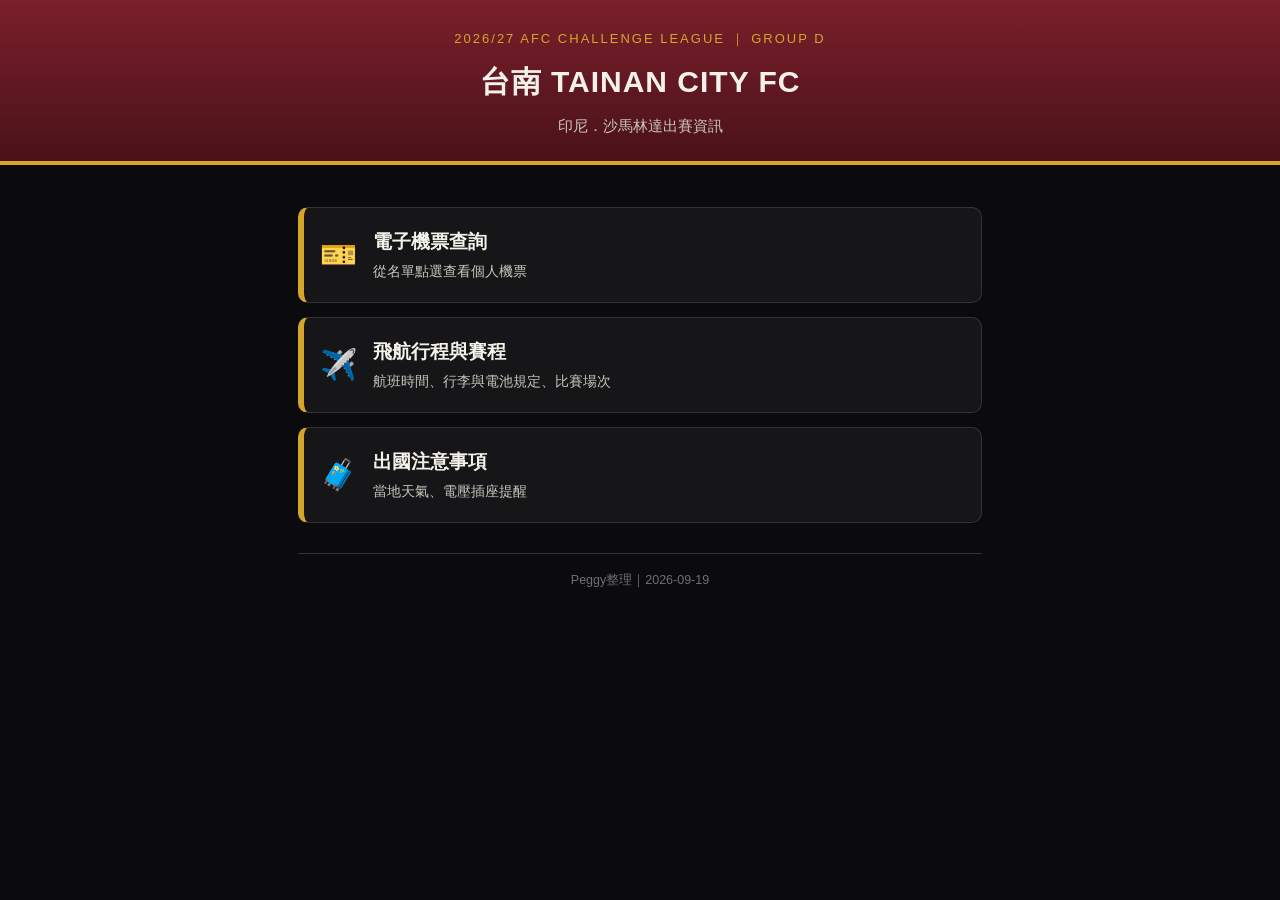
==== index.html @ 92007097 "Add files via upload" ====
<!DOCTYPE html>
<html lang="zh-Hant">
<head>
<meta charset="UTF-8">
<meta name="viewport" content="width=device-width, initial-scale=1, viewport-fit=cover">
<title>Tainan City FC｜印尼出賽資訊網</title>
<meta name="theme-color" content="#0b0b0d">
<link rel="manifest" href="manifest.json">
<link rel="apple-touch-icon" href="icons/icon-180.png">
<link rel="icon" href="icons/icon-32.png">
<link rel="stylesheet" href="styles.css">
</head>
<body>

<div class="brand-header">
  <div class="badge">2026/27 AFC CHALLENGE LEAGUE ｜ GROUP D</div>
  <h1>台南 TAINAN CITY FC</h1>
  <div class="sub">印尼．沙馬林達出賽資訊</div>
</div>

<div class="container">

  <div class="nav-grid">
    <a class="nav-card" href="tickets.html">
      <div class="icon">🎫</div>
      <div>
        <div class="label">電子機票查詢</div>
        <div class="desc">從名單點選查看個人機票</div>
      </div>
    </a>

    <a class="nav-card" href="itinerary.html">
      <div class="icon">✈️</div>
      <div>
        <div class="label">飛航行程與賽程</div>
        <div class="desc">航班時間、行李與電池規定、比賽場次</div>
      </div>
    </a>

    <a class="nav-card" href="notices.html">
      <div class="icon">🧳</div>
      <div>
        <div class="label">出國注意事項</div>
        <div class="desc">當地天氣、電壓插座提醒</div>
      </div>
    </a>
  </div>

  <div class="footer-note">
    Peggy整理｜2026-09-19
  </div>
</div>

<script>
if ('serviceWorker' in navigator) {
  window.addEventListener('load', () => {
    navigator.serviceWorker.register('sw.js').catch(()=>{});
  });
}
</script>
</body>
</html>
---- styles.css ----
:root {
  --bg: #0b0b0d;
  --bg-panel: #161618;
  --bg-panel-2: #1f1f22;
  --maroon: #7a1f2b;
  --maroon-bright: #a72638;
  --gold: #d4a72c;
  --text: #f4f1ea;
  --text-dim: #c9c5bc;
  --line: #333336;
  --success: #3f8f5f;
}

* { box-sizing: border-box; }

html, body {
  margin: 0;
  padding: 0;
  background: var(--bg);
  color: var(--text);
  font-family: "Noto Sans TC", "PingFang TC", "Microsoft JhengHei", -apple-system, BlinkMacSystemFont, sans-serif;
  font-size: 17px;
  line-height: 1.7;
  -webkit-text-size-adjust: 100%;
}

a { color: var(--gold); }

.container {
  max-width: 720px;
  margin: 0 auto;
  padding: 20px 18px 60px;
}

/* ---------- Header / Brand ---------- */
.brand-header {
  text-align: center;
  padding: 28px 16px 22px;
  background: linear-gradient(180deg, var(--maroon) 0%, #4a1219 100%);
  border-bottom: 4px solid var(--gold);
}
.brand-header .badge {
  font-size: 13px;
  letter-spacing: 2px;
  color: var(--gold);
  text-transform: uppercase;
  margin-bottom: 6px;
}
.brand-header h1 {
  font-size: 26px;
  margin: 4px 0 6px;
  font-weight: 900;
  letter-spacing: 1px;
}
.brand-header .sub {
  font-size: 15px;
  color: var(--text-dim);
}

/* ---------- Nav cards ---------- */
.nav-grid {
  display: grid;
  grid-template-columns: 1fr;
  gap: 14px;
  margin-top: 22px;
}
.nav-card {
  display: flex;
  align-items: center;
  gap: 16px;
  background: var(--bg-panel);
  border: 1px solid var(--line);
  border-left: 6px solid var(--gold);
  border-radius: 10px;
  padding: 18px 16px;
  text-decoration: none;
  color: var(--text);
  transition: background 0.15s ease;
}
.nav-card:active { background: var(--bg-panel-2); }
.nav-card .icon { font-size: 30px; flex-shrink: 0; }
.nav-card .label { font-size: 19px; font-weight: 700; }
.nav-card .desc { font-size: 14px; color: var(--text-dim); margin-top: 2px; }

/* ---------- Section titles ---------- */
.page-title {
  font-size: 22px;
  font-weight: 900;
  margin: 4px 0 4px;
  color: var(--gold);
}
.page-sub { color: var(--text-dim); font-size: 14px; margin-bottom: 18px; }

.back-link {
  display: inline-block;
  margin-bottom: 16px;
  color: var(--text-dim);
  text-decoration: none;
  font-size: 15px;
}
.back-link:before { content: "← "; }

/* ---------- Roster list ---------- */
.search-box {
  width: 100%;
  padding: 14px 14px;
  font-size: 17px;
  border-radius: 8px;
  border: 1px solid var(--line);
  background: var(--bg-panel);
  color: var(--text);
  margin-bottom: 16px;
}
.search-box::placeholder { color: #8a8a8e; }

.roster-list {
  display: flex;
  flex-direction: column;
  gap: 10px;
}
.roster-item {
  display: flex;
  justify-content: space-between;
  align-items: center;
  background: var(--bg-panel);
  border: 1px solid var(--line);
  border-radius: 10px;
  padding: 14px 16px;
  cursor: pointer;
}
.roster-item:active { background: var(--bg-panel-2); }
.roster-item .name { font-size: 18px; font-weight: 700; }
.roster-item .role { font-size: 13px; color: var(--gold); margin-bottom: 2px; }
.roster-item .arrow { color: var(--text-dim); font-size: 20px; }
.roster-item.missing { opacity: 0.55; }
.roster-item.missing .arrow { color: #8a8a8e; }

/* ---------- Ticket viewer ---------- */
.ticket-panel {
  background: var(--bg-panel);
  border: 1px solid var(--line);
  border-radius: 12px;
  padding: 22px 18px;
  text-align: center;
  margin-top: 6px;
}
.ticket-panel .name { font-size: 22px; font-weight: 900; margin-bottom: 4px; }
.ticket-panel .role { color: var(--gold); font-size: 14px; margin-bottom: 18px; }
.btn {
  display: inline-block;
  width: 100%;
  padding: 16px 14px;
  font-size: 18px;
  font-weight: 700;
  border-radius: 10px;
  border: none;
  text-decoration: none;
  margin-bottom: 12px;
  cursor: pointer;
}
.btn-primary { background: var(--gold); color: #241a05; }
.btn-secondary { background: var(--bg-panel-2); color: var(--text); border: 1px solid var(--line); }
.no-ticket-note {
  background: #3a2a10;
  border: 1px solid #6b4c17;
  color: #f0d79a;
  border-radius: 8px;
  padding: 14px;
  font-size: 15px;
}

/* ---------- Tables ---------- */
.card {
  background: var(--bg-panel);
  border: 1px solid var(--line);
  border-radius: 12px;
  padding: 16px 16px;
  margin-bottom: 18px;
}
.card h2 {
  font-size: 18px;
  color: var(--gold);
  margin: 0 0 10px;
  border-bottom: 2px solid var(--line);
  padding-bottom: 8px;
}
.flight-row {
  display: flex;
  justify-content: space-between;
  gap: 10px;
  padding: 10px 0;
  border-bottom: 1px dashed var(--line);
  font-size: 15px;
}
.flight-row:last-child { border-bottom: none; }
.flight-row .flabel { color: var(--text-dim); flex-shrink: 0; width: 92px; }
.flight-row .fval { text-align: right; flex: 1; }

table.simple {
  width: 100%;
  border-collapse: collapse;
  font-size: 14.5px;
}
table.simple th, table.simple td {
  border-bottom: 1px solid var(--line);
  padding: 8px 6px;
  text-align: left;
}
table.simple th {
  color: var(--gold);
  font-size: 13px;
  text-transform: uppercase;
}
table.simple .highlight { color: var(--gold); font-weight: 700; }

.tag {
  display: inline-block;
  background: var(--maroon);
  color: #fff;
  font-size: 12px;
  padding: 3px 9px;
  border-radius: 20px;
  margin-left: 6px;
}

ul.notice-list { margin: 0; padding-left: 20px; }
ul.notice-list li { margin-bottom: 8px; font-size: 15.5px; }

.footer-note {
  text-align: center;
  color: #6f6f74;
  font-size: 12.5px;
  margin-top: 30px;
  padding-top: 16px;
  border-top: 1px solid var(--line);
}

@media (min-width: 640px) {
  body { font-size: 18px; }
  .brand-header h1 { font-size: 30px; }
}
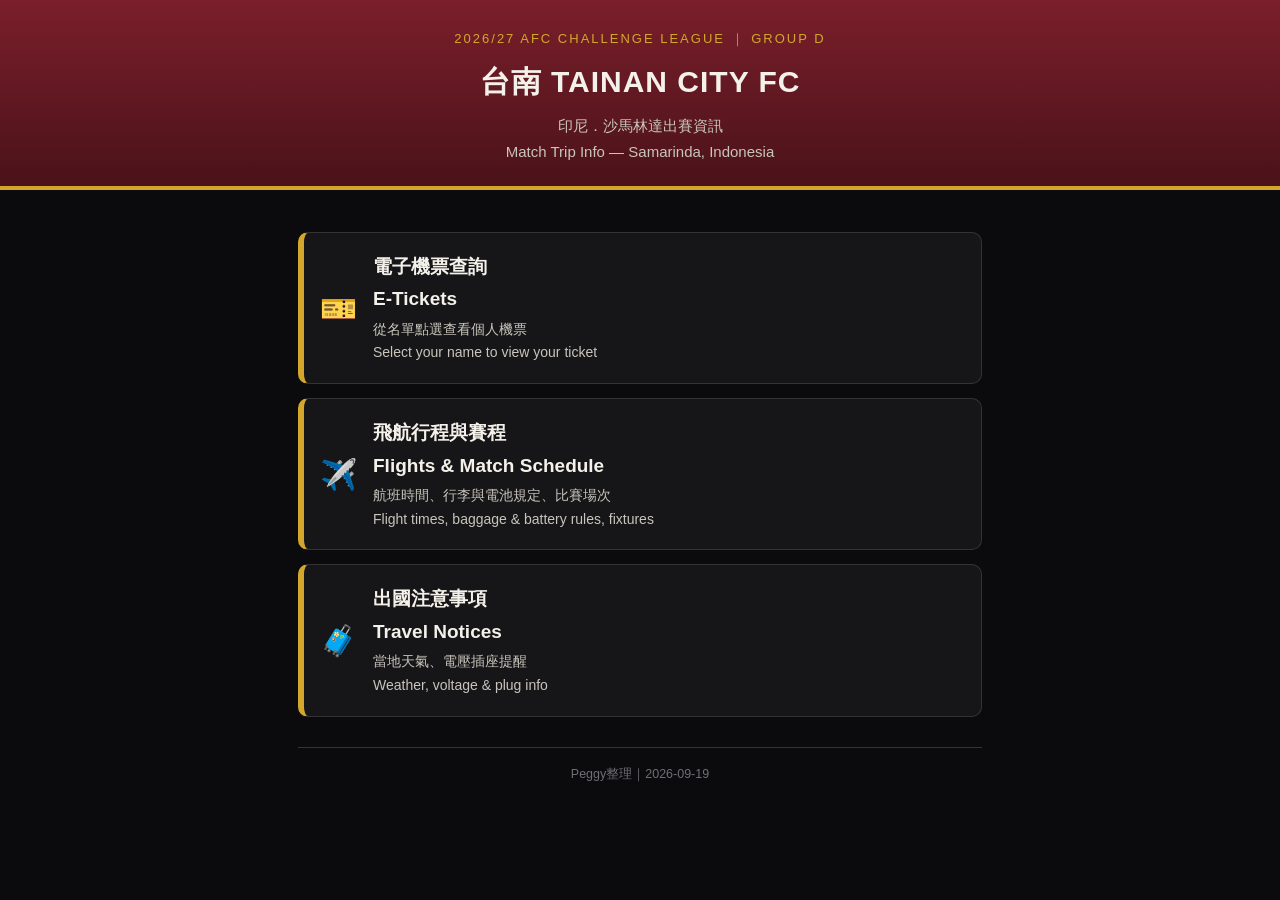
==== commit f5eb1919: "Add files via upload" ====
--- a/index.html
+++ b/index.html
@@ -3,7 +3,7 @@
 <head>
 <meta charset="UTF-8">
 <meta name="viewport" content="width=device-width, initial-scale=1, viewport-fit=cover">
-<title>Tainan City FC｜印尼出賽資訊網</title>
+<title>Tainan City FC｜印尼出賽資訊網 / Match Trip Info</title>
 <meta name="theme-color" content="#0b0b0d">
 <link rel="manifest" href="manifest.json">
 <link rel="apple-touch-icon" href="icons/icon-180.png">
@@ -15,7 +15,7 @@
 <div class="brand-header">
   <div class="badge">2026/27 AFC CHALLENGE LEAGUE ｜ GROUP D</div>
   <h1>台南 TAINAN CITY FC</h1>
-  <div class="sub">印尼．沙馬林達出賽資訊</div>
+  <div class="sub">印尼．沙馬林達出賽資訊<br>Match Trip Info — Samarinda, Indonesia</div>
 </div>
 
 <div class="container">
@@ -24,24 +24,24 @@
     <a class="nav-card" href="tickets.html">
       <div class="icon">🎫</div>
       <div>
-        <div class="label">電子機票查詢</div>
-        <div class="desc">從名單點選查看個人機票</div>
+        <div class="label">電子機票查詢<br>E-Tickets</div>
+        <div class="desc">從名單點選查看個人機票<br>Select your name to view your ticket</div>
       </div>
     </a>
 
     <a class="nav-card" href="itinerary.html">
       <div class="icon">✈️</div>
       <div>
-        <div class="label">飛航行程與賽程</div>
-        <div class="desc">航班時間、行李與電池規定、比賽場次</div>
+        <div class="label">飛航行程與賽程<br>Flights &amp; Match Schedule</div>
+        <div class="desc">航班時間、行李與電池規定、比賽場次<br>Flight times, baggage &amp; battery rules, fixtures</div>
       </div>
     </a>
 
     <a class="nav-card" href="notices.html">
       <div class="icon">🧳</div>
       <div>
-        <div class="label">出國注意事項</div>
-        <div class="desc">當地天氣、電壓插座提醒</div>
+        <div class="label">出國注意事項<br>Travel Notices</div>
+        <div class="desc">當地天氣、電壓插座提醒<br>Weather, voltage &amp; plug info</div>
       </div>
     </a>
   </div>
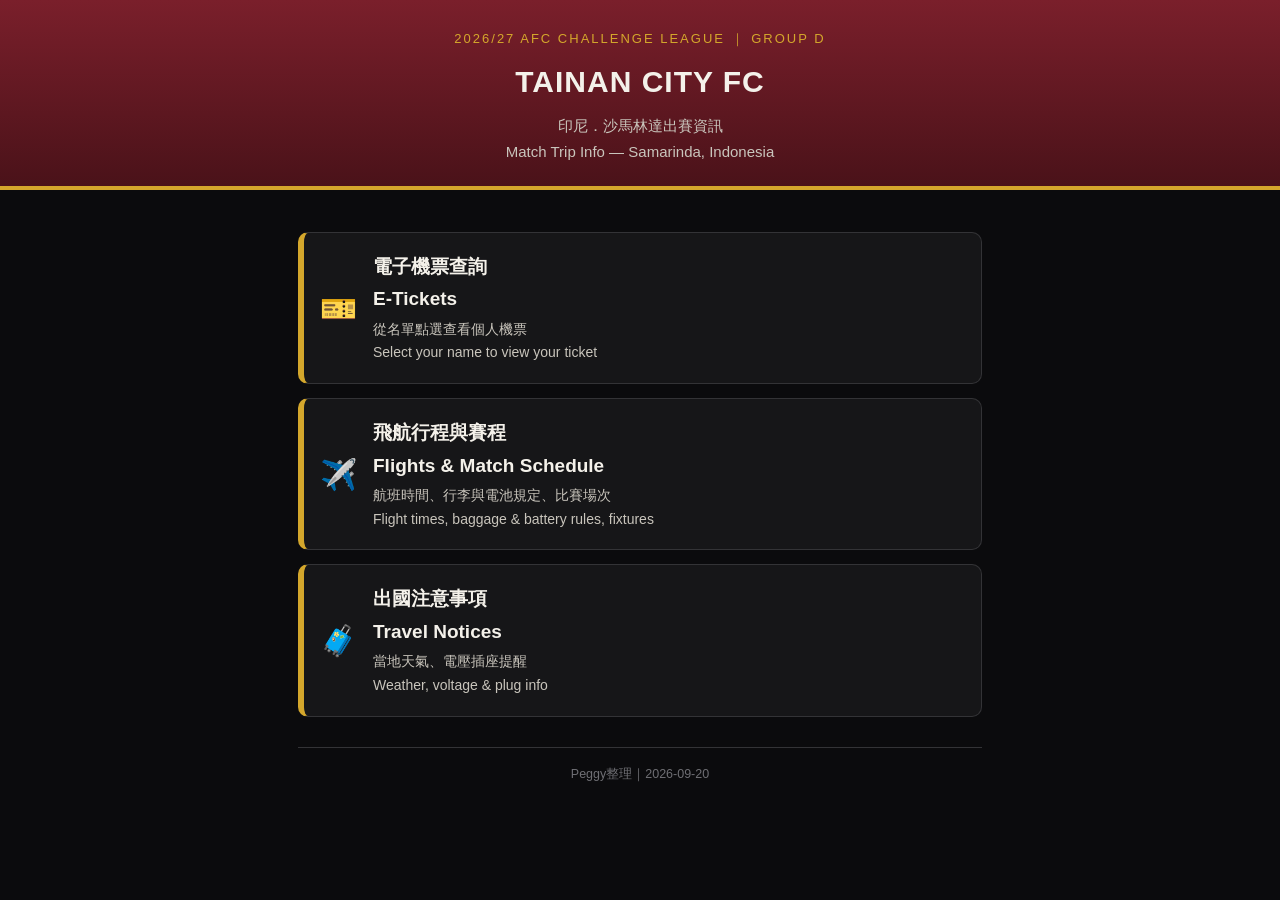
==== commit 5c56983e: "Add files via upload" ====
--- a/index.html
+++ b/index.html
@@ -14,7 +14,7 @@
 
 <div class="brand-header">
   <div class="badge">2026/27 AFC CHALLENGE LEAGUE ｜ GROUP D</div>
-  <h1>台南 TAINAN CITY FC</h1>
+  <h1>TAINAN CITY FC</h1>
   <div class="sub">印尼．沙馬林達出賽資訊<br>Match Trip Info — Samarinda, Indonesia</div>
 </div>
 
@@ -47,7 +47,7 @@
   </div>
 
   <div class="footer-note">
-    Peggy整理｜2026-09-19
+    Peggy整理｜2026-09-20
   </div>
 </div>
 
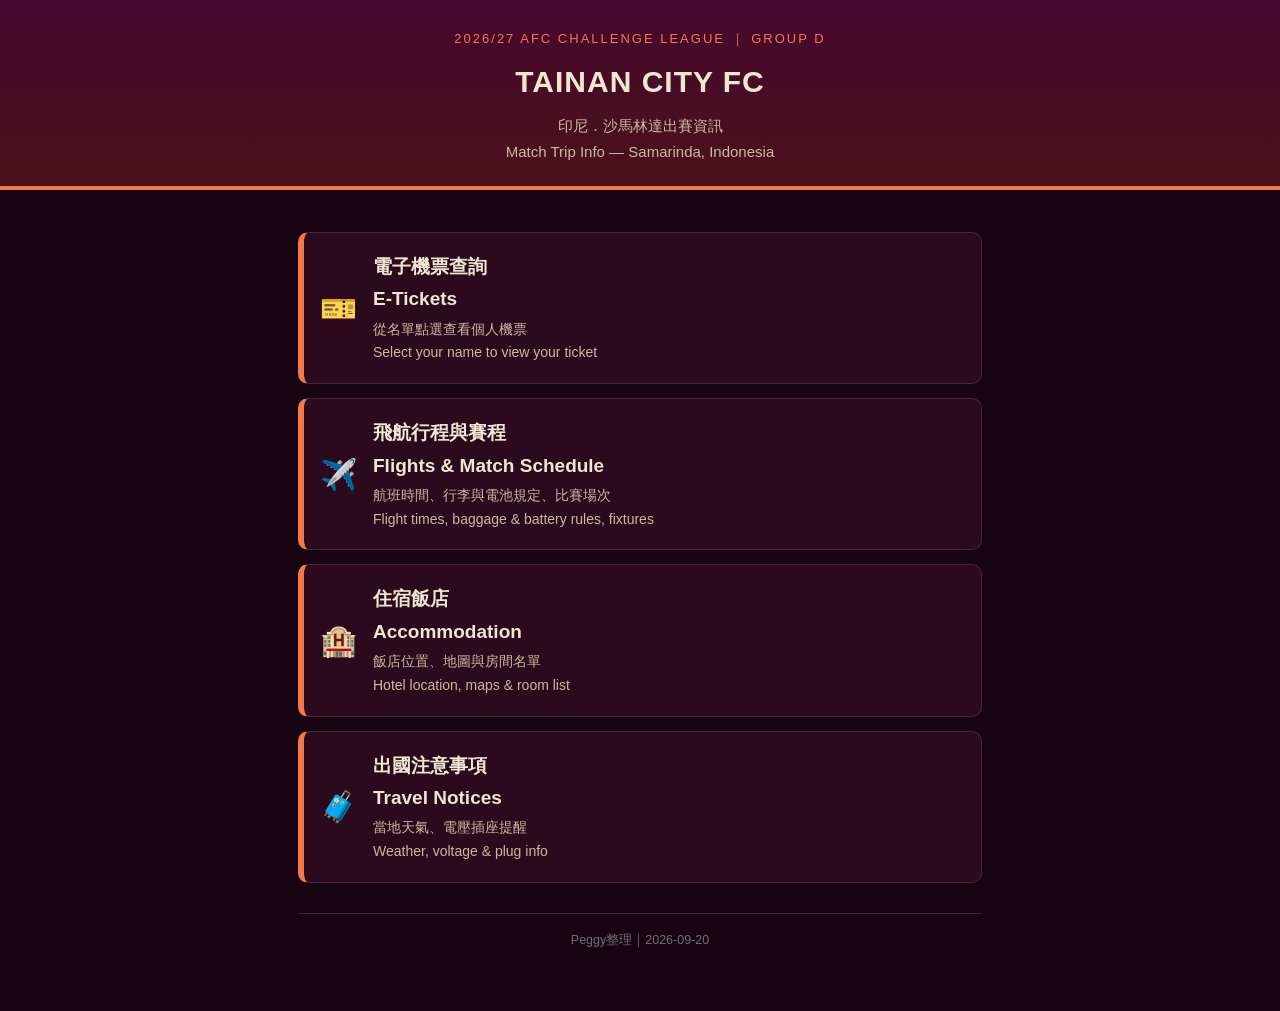
==== commit 726af03f: "Add files via upload" ====
--- a/index.html
+++ b/index.html
@@ -4,7 +4,7 @@
 <meta charset="UTF-8">
 <meta name="viewport" content="width=device-width, initial-scale=1, viewport-fit=cover">
 <title>Tainan City FC｜印尼出賽資訊網 / Match Trip Info</title>
-<meta name="theme-color" content="#0b0b0d">
+<meta name="theme-color" content="#170410">
 <link rel="manifest" href="manifest.json">
 <link rel="apple-touch-icon" href="icons/icon-180.png">
 <link rel="icon" href="icons/icon-32.png">
@@ -37,6 +37,14 @@
       </div>
     </a>
 
+    <a class="nav-card" href="hotel.html">
+      <div class="icon">🏨</div>
+      <div>
+        <div class="label">住宿飯店<br>Accommodation</div>
+        <div class="desc">飯店位置、地圖與房間名單<br>Hotel location, maps &amp; room list</div>
+      </div>
+    </a>
+
     <a class="nav-card" href="notices.html">
       <div class="icon">🧳</div>
       <div>
--- a/styles.css
+++ b/styles.css
@@ -1,13 +1,13 @@
 :root {
-  --bg: #0b0b0d;
-  --bg-panel: #161618;
-  --bg-panel-2: #1f1f22;
-  --maroon: #7a1f2b;
-  --maroon-bright: #a72638;
-  --gold: #d4a72c;
-  --text: #f4f1ea;
-  --text-dim: #c9c5bc;
-  --line: #333336;
+  --bg: #170410;
+  --bg-panel: #2a0a1c;
+  --bg-panel-2: #391026;
+  --maroon: #46082f;
+  --maroon-bright: #6a0f42;
+  --gold: #f3794a;
+  --text: #f0e6d2;
+  --text-dim: #cbb9a3;
+  --line: #4a2438;
   --success: #3f8f5f;
 }
 
@@ -158,7 +158,7 @@
   margin-bottom: 12px;
   cursor: pointer;
 }
-.btn-primary { background: var(--gold); color: #241a05; }
+.btn-primary { background: var(--gold); color: #2b0a05; }
 .btn-secondary { background: var(--bg-panel-2); color: var(--text); border: 1px solid var(--line); }
 .no-ticket-note {
   background: #3a2a10;
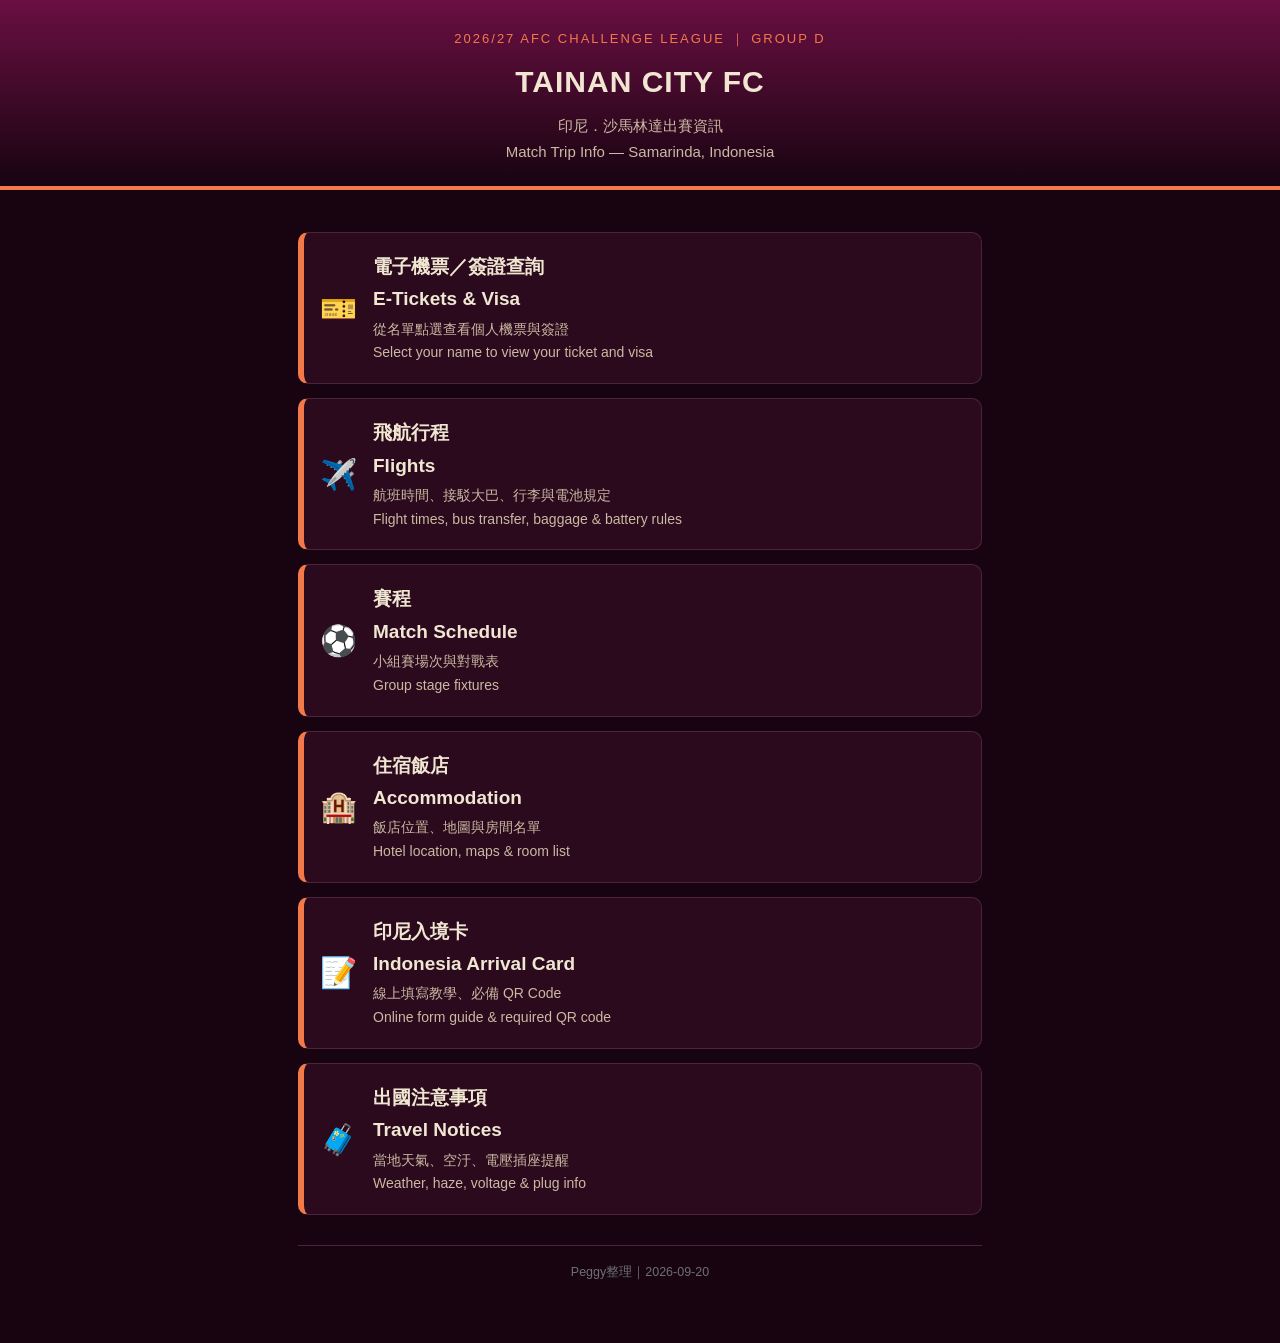
==== commit 00fba7dc: "Add files via upload" ====
--- a/index.html
+++ b/index.html
@@ -24,16 +24,24 @@
     <a class="nav-card" href="tickets.html">
       <div class="icon">🎫</div>
       <div>
-        <div class="label">電子機票查詢<br>E-Tickets</div>
-        <div class="desc">從名單點選查看個人機票<br>Select your name to view your ticket</div>
+        <div class="label">電子機票／簽證查詢<br>E-Tickets &amp; Visa</div>
+        <div class="desc">從名單點選查看個人機票與簽證<br>Select your name to view your ticket and visa</div>
       </div>
     </a>
 
-    <a class="nav-card" href="itinerary.html">
+    <a class="nav-card" href="flights.html">
       <div class="icon">✈️</div>
       <div>
-        <div class="label">飛航行程與賽程<br>Flights &amp; Match Schedule</div>
-        <div class="desc">航班時間、行李與電池規定、比賽場次<br>Flight times, baggage &amp; battery rules, fixtures</div>
+        <div class="label">飛航行程<br>Flights</div>
+        <div class="desc">航班時間、接駁大巴、行李與電池規定<br>Flight times, bus transfer, baggage &amp; battery rules</div>
+      </div>
+    </a>
+
+    <a class="nav-card" href="schedule.html">
+      <div class="icon">⚽</div>
+      <div>
+        <div class="label">賽程<br>Match Schedule</div>
+        <div class="desc">小組賽場次與對戰表<br>Group stage fixtures</div>
       </div>
     </a>
 
@@ -45,11 +53,19 @@
       </div>
     </a>
 
+    <a class="nav-card" href="arrival-card.html">
+      <div class="icon">📝</div>
+      <div>
+        <div class="label">印尼入境卡<br>Indonesia Arrival Card</div>
+        <div class="desc">線上填寫教學、必備 QR Code<br>Online form guide &amp; required QR code</div>
+      </div>
+    </a>
+
     <a class="nav-card" href="notices.html">
       <div class="icon">🧳</div>
       <div>
         <div class="label">出國注意事項<br>Travel Notices</div>
-        <div class="desc">當地天氣、電壓插座提醒<br>Weather, voltage &amp; plug info</div>
+        <div class="desc">當地天氣、空汙、電壓插座提醒<br>Weather, haze, voltage &amp; plug info</div>
       </div>
     </a>
   </div>
--- a/styles.css
+++ b/styles.css
@@ -36,7 +36,7 @@
 .brand-header {
   text-align: center;
   padding: 28px 16px 22px;
-  background: linear-gradient(180deg, var(--maroon) 0%, #4a1219 100%);
+  background: linear-gradient(180deg, var(--maroon-bright) 0%, var(--bg) 100%);
   border-bottom: 4px solid var(--gold);
 }
 .brand-header .badge {
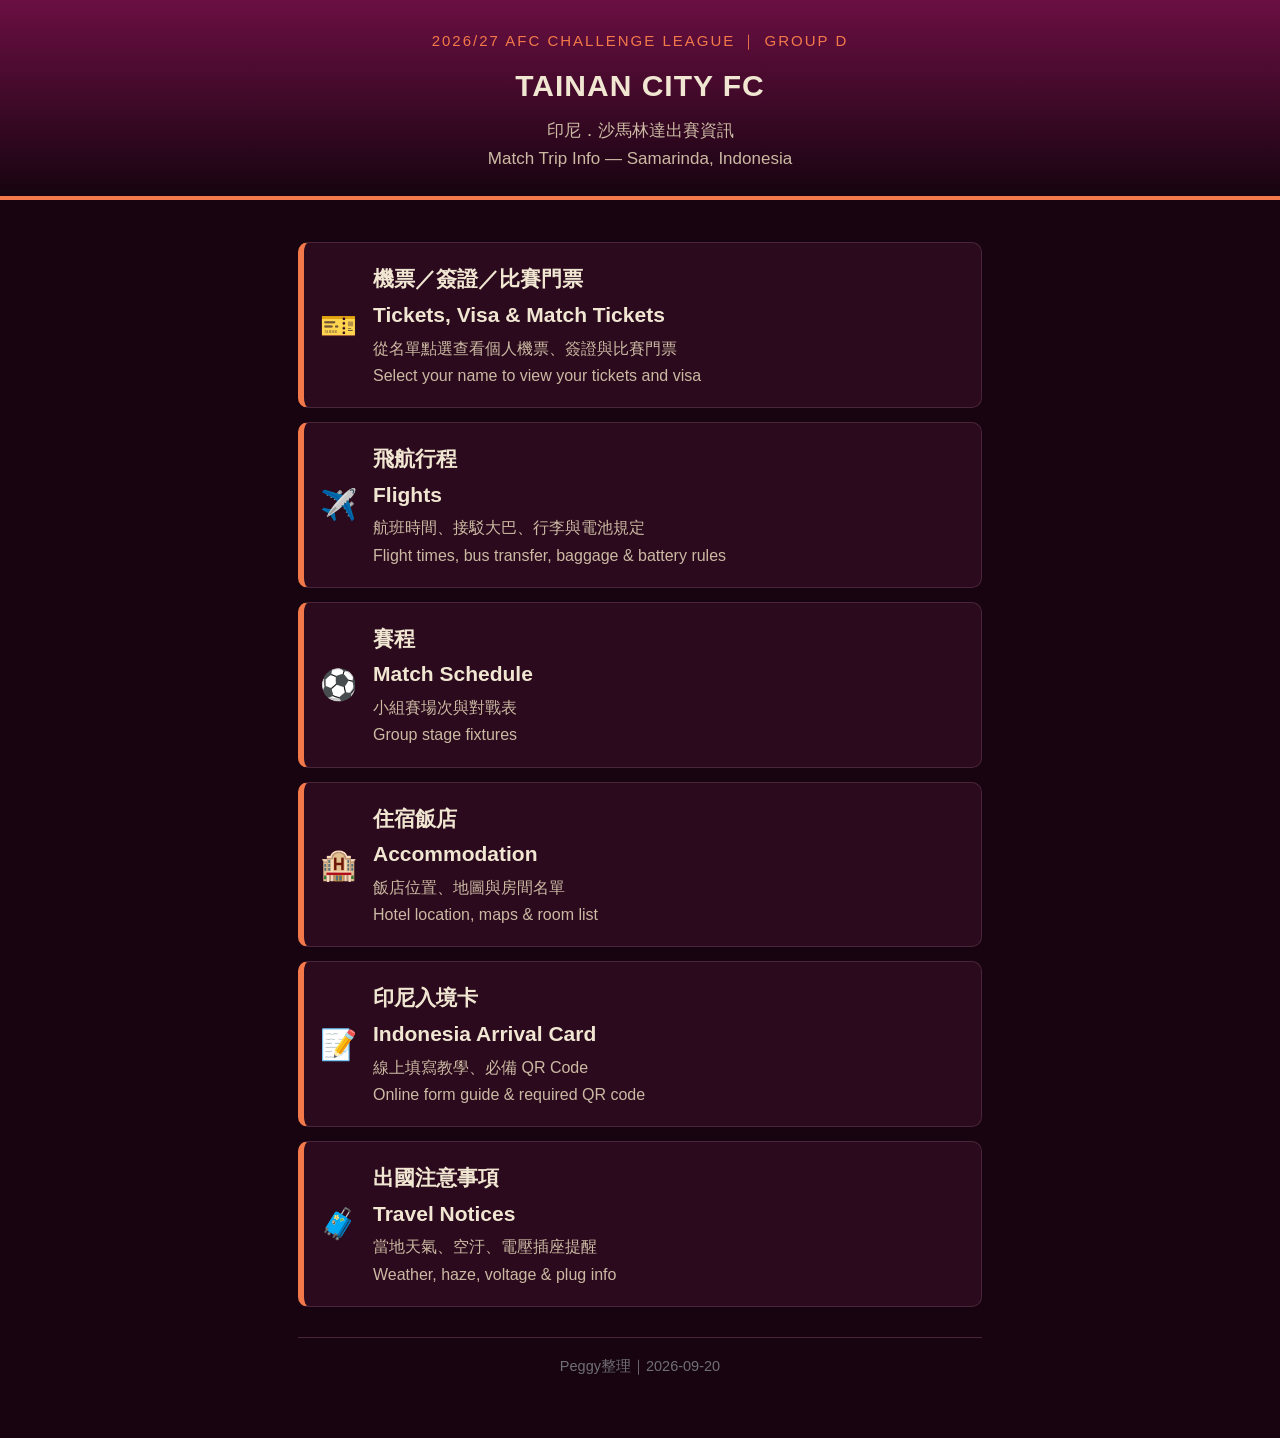
==== commit 6f4cc153: "Add files via upload" ====
--- a/index.html
+++ b/index.html
@@ -24,8 +24,8 @@
     <a class="nav-card" href="tickets.html">
       <div class="icon">🎫</div>
       <div>
-        <div class="label">電子機票／簽證查詢<br>E-Tickets &amp; Visa</div>
-        <div class="desc">從名單點選查看個人機票與簽證<br>Select your name to view your ticket and visa</div>
+        <div class="label">機票／簽證／比賽門票<br>Tickets, Visa &amp; Match Tickets</div>
+        <div class="desc">從名單點選查看個人機票、簽證與比賽門票<br>Select your name to view your tickets and visa</div>
       </div>
     </a>
 
--- a/styles.css
+++ b/styles.css
@@ -19,7 +19,7 @@
   background: var(--bg);
   color: var(--text);
   font-family: "Noto Sans TC", "PingFang TC", "Microsoft JhengHei", -apple-system, BlinkMacSystemFont, sans-serif;
-  font-size: 17px;
+  font-size: 18px;
   line-height: 1.7;
   -webkit-text-size-adjust: 100%;
 }
@@ -40,7 +40,7 @@
   border-bottom: 4px solid var(--gold);
 }
 .brand-header .badge {
-  font-size: 13px;
+  font-size: 15px;
   letter-spacing: 2px;
   color: var(--gold);
   text-transform: uppercase;
@@ -53,7 +53,7 @@
   letter-spacing: 1px;
 }
 .brand-header .sub {
-  font-size: 15px;
+  font-size: 17px;
   color: var(--text-dim);
 }
 
@@ -79,8 +79,8 @@
 }
 .nav-card:active { background: var(--bg-panel-2); }
 .nav-card .icon { font-size: 30px; flex-shrink: 0; }
-.nav-card .label { font-size: 19px; font-weight: 700; }
-.nav-card .desc { font-size: 14px; color: var(--text-dim); margin-top: 2px; }
+.nav-card .label { font-size: 21px; font-weight: 700; }
+.nav-card .desc { font-size: 16px; color: var(--text-dim); margin-top: 2px; }
 
 /* ---------- Section titles ---------- */
 .page-title {
@@ -89,14 +89,14 @@
   margin: 4px 0 4px;
   color: var(--gold);
 }
-.page-sub { color: var(--text-dim); font-size: 14px; margin-bottom: 18px; }
+.page-sub { color: var(--text-dim); font-size: 16px; margin-bottom: 18px; }
 
 .back-link {
   display: inline-block;
   margin-bottom: 16px;
   color: var(--text-dim);
   text-decoration: none;
-  font-size: 15px;
+  font-size: 17px;
 }
 .back-link:before { content: "← "; }
 
@@ -104,7 +104,7 @@
 .search-box {
   width: 100%;
   padding: 14px 14px;
-  font-size: 17px;
+  font-size: 18px;
   border-radius: 8px;
   border: 1px solid var(--line);
   background: var(--bg-panel);
@@ -129,8 +129,8 @@
   cursor: pointer;
 }
 .roster-item:active { background: var(--bg-panel-2); }
-.roster-item .name { font-size: 18px; font-weight: 700; }
-.roster-item .role { font-size: 13px; color: var(--gold); margin-bottom: 2px; }
+.roster-item .name { font-size: 19px; font-weight: 700; }
+.roster-item .role { font-size: 15px; color: var(--gold); margin-bottom: 2px; }
 .roster-item .arrow { color: var(--text-dim); font-size: 20px; }
 .roster-item.missing { opacity: 0.55; }
 .roster-item.missing .arrow { color: #8a8a8e; }
@@ -145,12 +145,12 @@
   margin-top: 6px;
 }
 .ticket-panel .name { font-size: 22px; font-weight: 900; margin-bottom: 4px; }
-.ticket-panel .role { color: var(--gold); font-size: 14px; margin-bottom: 18px; }
+.ticket-panel .role { color: var(--gold); font-size: 16px; margin-bottom: 18px; }
 .btn {
   display: inline-block;
   width: 100%;
   padding: 16px 14px;
-  font-size: 18px;
+  font-size: 19px;
   font-weight: 700;
   border-radius: 10px;
   border: none;
@@ -166,7 +166,7 @@
   color: #f0d79a;
   border-radius: 8px;
   padding: 14px;
-  font-size: 15px;
+  font-size: 17px;
 }
 
 /* ---------- Tables ---------- */
@@ -178,7 +178,7 @@
   margin-bottom: 18px;
 }
 .card h2 {
-  font-size: 18px;
+  font-size: 19px;
   color: var(--gold);
   margin: 0 0 10px;
   border-bottom: 2px solid var(--line);
@@ -190,7 +190,7 @@
   gap: 10px;
   padding: 10px 0;
   border-bottom: 1px dashed var(--line);
-  font-size: 15px;
+  font-size: 17px;
 }
 .flight-row:last-child { border-bottom: none; }
 .flight-row .flabel { color: var(--text-dim); flex-shrink: 0; width: 92px; }
@@ -199,7 +199,7 @@
 table.simple {
   width: 100%;
   border-collapse: collapse;
-  font-size: 14.5px;
+  font-size: 16px;
 }
 table.simple th, table.simple td {
   border-bottom: 1px solid var(--line);
@@ -208,7 +208,7 @@
 }
 table.simple th {
   color: var(--gold);
-  font-size: 13px;
+  font-size: 15px;
   text-transform: uppercase;
 }
 table.simple .highlight { color: var(--gold); font-weight: 700; }
@@ -217,25 +217,29 @@
   display: inline-block;
   background: var(--maroon);
   color: #fff;
-  font-size: 12px;
+  font-size: 15px;
   padding: 3px 9px;
   border-radius: 20px;
   margin-left: 6px;
 }
 
 ul.notice-list { margin: 0; padding-left: 20px; }
-ul.notice-list li { margin-bottom: 8px; font-size: 15.5px; }
+ul.notice-list li { margin-bottom: 8px; font-size: 17px; }
 
 .footer-note {
   text-align: center;
   color: #6f6f74;
-  font-size: 12.5px;
+  font-size: 14.5px;
   margin-top: 30px;
   padding-top: 16px;
   border-top: 1px solid var(--line);
 }
 
 @media (min-width: 640px) {
-  body { font-size: 18px; }
+  body { font-size: 20px; }
   .brand-header h1 { font-size: 30px; }
 }
+
+/* 字體放大後的版面保護 */
+.card { overflow-x: auto; }
+table.simple th, table.simple td { word-break: break-word; }
